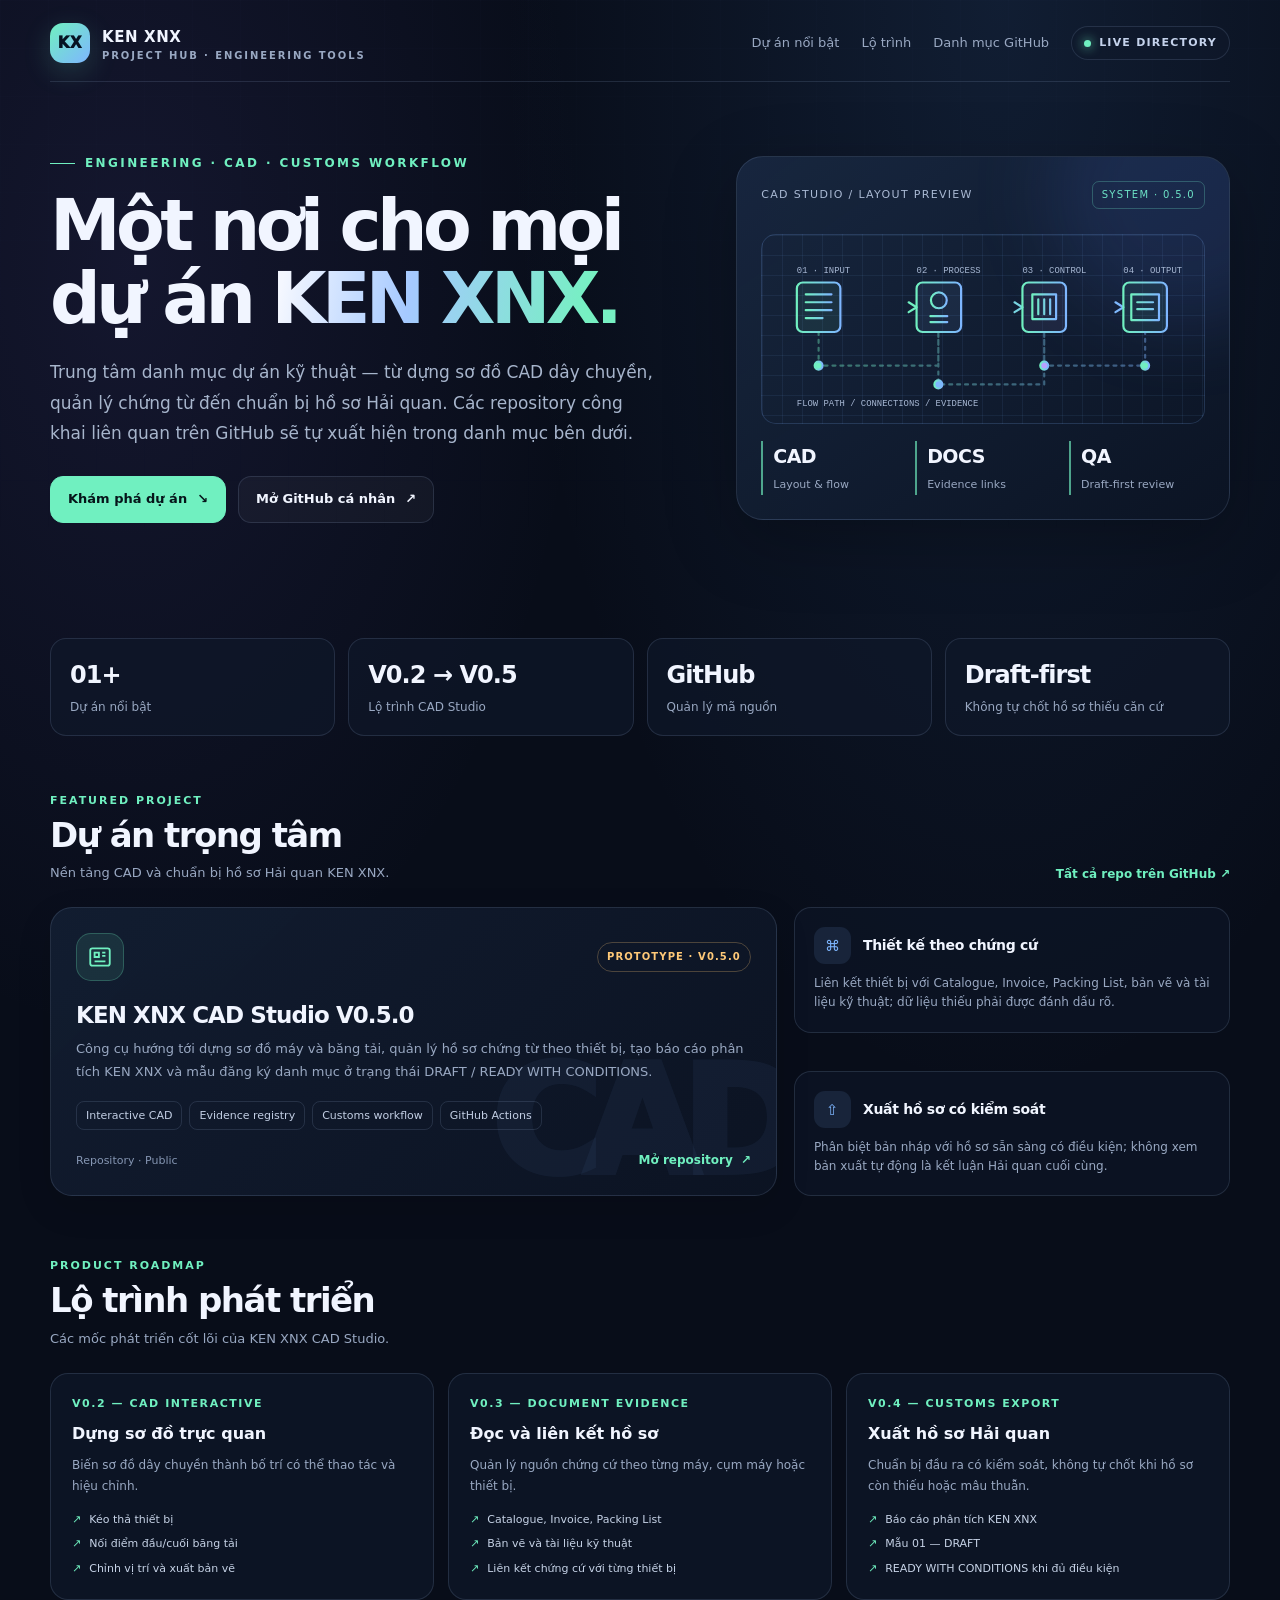
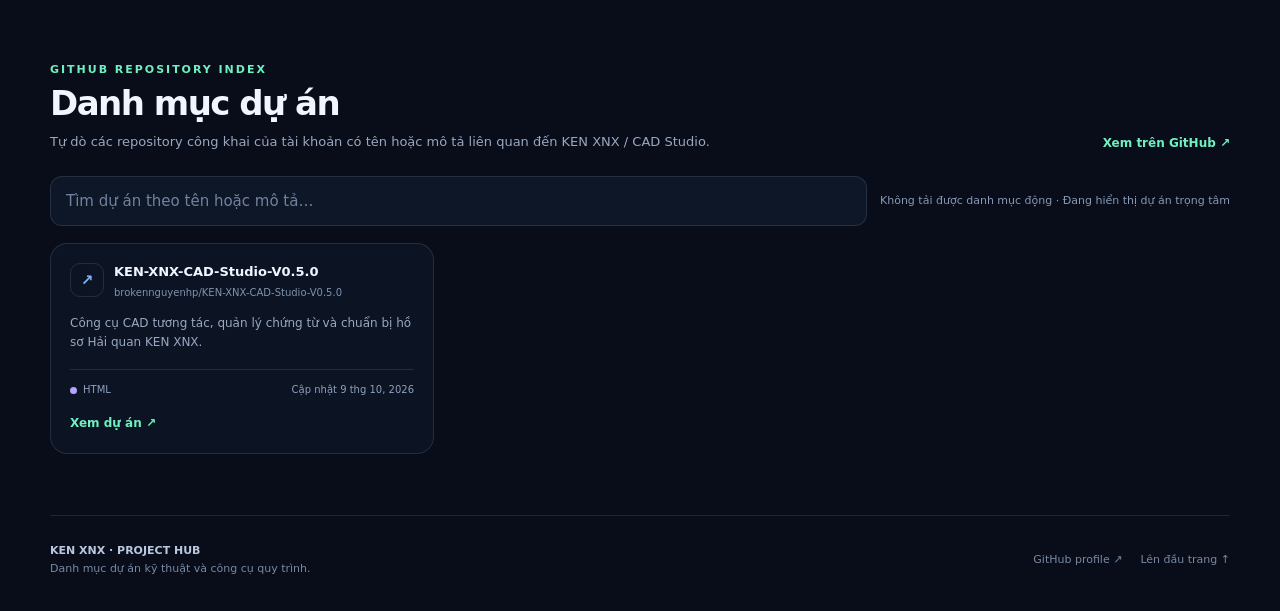
==== index.html @ b152fc1d "Build professional auto-updating KEN XNX project hub" ====
<!doctype html>
<html lang="vi">
<head>
<meta charset="utf-8">
<meta name="viewport" content="width=device-width,initial-scale=1">
<meta name="theme-color" content="#0a1020">
<meta name="description" content="KEN XNX Project Hub — danh mục các dự án CAD Studio, công cụ kỹ thuật và workflow hồ sơ Hải quan trên GitHub.">
<title>KEN XNX · Project Hub</title>
<style>
:root{--bg:#080d19;--panel:#111a2b;--panel2:#0e1727;--line:rgba(157,180,219,.16);--text:#f1f5ff;--muted:#99a8c2;--mint:#70f0c0;--blue:#7eb6ff;--violet:#b8a1ff;--gold:#ffc978;--radius:22px;--shadow:0 20px 70px rgba(0,0,0,.25)}
*{box-sizing:border-box}html{scroll-behavior:smooth}body{margin:0;background:radial-gradient(ellipse at 78% 0%,rgba(57,105,168,.18),transparent 35%),radial-gradient(ellipse at 10% 12%,rgba(91,77,170,.15),transparent 28%),var(--bg);color:var(--text);font:15px/1.6 Inter,ui-sans-serif,system-ui,-apple-system,BlinkMacSystemFont,"Segoe UI",sans-serif;min-height:100vh}
body:before{content:"";position:fixed;inset:0;pointer-events:none;opacity:.22;background-image:linear-gradient(rgba(151,178,221,.07) 1px,transparent 1px),linear-gradient(90deg,rgba(151,178,221,.07) 1px,transparent 1px);background-size:48px 48px;mask-image:linear-gradient(to bottom,black,transparent 78%);z-index:-1}
a{color:inherit;text-decoration:none}button,input{font:inherit}.shell{width:min(1180px,calc(100% - 40px));margin:auto}.topbar{display:flex;align-items:center;justify-content:space-between;padding:23px 0 18px;border-bottom:1px solid var(--line);gap:18px}.brand{display:flex;align-items:center;gap:12px;font-weight:800;letter-spacing:.04em}.logo{width:40px;height:40px;border-radius:13px;display:grid;place-items:center;color:#061322;background:linear-gradient(135deg,var(--mint),var(--blue));box-shadow:0 8px 28px rgba(112,240,192,.18);font-weight:950;font-size:15px}.brand small{display:block;font-size:10px;line-height:1.3;color:var(--muted);font-weight:700;letter-spacing:.19em}.nav{display:flex;align-items:center;gap:22px;color:var(--muted);font-size:13px}.nav a:hover{color:var(--text)}.pill{display:inline-flex;align-items:center;gap:8px;border:1px solid var(--line);border-radius:999px;padding:7px 12px;color:#c5d3ec;font-size:11px;font-weight:750;letter-spacing:.11em;text-transform:uppercase;background:rgba(16,26,44,.65)}.dot{height:7px;width:7px;border-radius:50%;background:var(--mint);box-shadow:0 0 11px var(--mint)}
.hero{display:grid;grid-template-columns:1.13fr .87fr;align-items:center;gap:45px;padding:72px 0 54px}.eyebrow{color:var(--mint);font-size:12px;letter-spacing:.2em;font-weight:800;text-transform:uppercase;display:flex;align-items:center;gap:10px}.eyebrow:before{content:"";width:25px;height:1px;background:var(--mint)}h1{font-size:clamp(42px,6vw,71px);letter-spacing:-.065em;line-height:1.02;margin:17px 0 22px;font-weight:850;max-width:700px}.gradient{background:linear-gradient(100deg,#f4f7ff 4%,#a5c9ff 40%,#76f0c2 90%);-webkit-background-clip:text;background-clip:text;color:transparent}.hero p{font-size:17px;color:#a7b5cc;max-width:610px;line-height:1.8;margin:0}.actions{display:flex;gap:12px;flex-wrap:wrap;margin-top:27px}.btn{display:inline-flex;align-items:center;justify-content:center;gap:10px;padding:12px 17px;border-radius:13px;border:1px solid var(--line);font-weight:750;font-size:13px;transition:.2s}.btn.primary{background:var(--mint);color:#06151a;border-color:var(--mint)}.btn.secondary{background:rgba(255,255,255,.035);color:var(--text)}.btn:hover{transform:translateY(-2px);filter:brightness(1.08)}.hero-art{position:relative;min-height:300px;border:1px solid var(--line);border-radius:27px;padding:24px;background:linear-gradient(145deg,rgba(24,39,64,.96),rgba(12,20,36,.93));overflow:hidden;box-shadow:var(--shadow)}.hero-art:before{content:"";position:absolute;width:270px;height:270px;border-radius:50%;background:rgba(93,133,255,.12);filter:blur(38px);right:-90px;top:-100px}.art-head{display:flex;justify-content:space-between;align-items:center;color:#a9b9d3;font-size:11px;letter-spacing:.12em;text-transform:uppercase}.art-badge{color:var(--mint);border:1px solid rgba(112,240,192,.28);padding:5px 9px;border-radius:7px;font-size:10px}.blueprint{position:relative;margin-top:25px;height:190px;border-radius:15px;border:1px solid rgba(126,182,255,.19);background-image:linear-gradient(rgba(126,182,255,.08) 1px,transparent 1px),linear-gradient(90deg,rgba(126,182,255,.08) 1px,transparent 1px);background-size:20px 20px;overflow:hidden}.blueprint svg{width:100%;height:100%}.art-foot{display:flex;gap:18px;margin-top:17px}.art-stat{flex:1;border-left:2px solid rgba(112,240,192,.65);padding-left:10px}.art-stat strong{display:block;font-size:19px;letter-spacing:-.03em}.art-stat span{color:var(--muted);font-size:11px}
.stats{display:grid;grid-template-columns:repeat(4,1fr);gap:13px;margin:5px 0 56px}.stat{padding:17px 19px;border:1px solid var(--line);border-radius:16px;background:rgba(16,25,42,.68)}.stat strong{font-size:24px;letter-spacing:-.04em;display:block}.stat span{font-size:12px;color:var(--muted)}
section{margin:0 0 61px}.section-head{display:flex;align-items:end;justify-content:space-between;gap:20px;margin-bottom:23px}.kicker{color:var(--mint);font-size:11px;text-transform:uppercase;letter-spacing:.18em;font-weight:800}.section-head h2{font-size:clamp(24px,3vw,34px);letter-spacing:-.045em;margin:5px 0 0;line-height:1.2}.section-head p{color:var(--muted);margin:8px 0 0;font-size:13px}.small-link{color:var(--mint);font-size:12px;font-weight:750;white-space:nowrap}.featured{display:grid;grid-template-columns:1.25fr .75fr;gap:17px}.project-card{border:1px solid var(--line);border-radius:var(--radius);background:linear-gradient(135deg,rgba(19,30,50,.92),rgba(12,20,35,.96));padding:25px;position:relative;overflow:hidden;box-shadow:0 12px 35px rgba(0,0,0,.12)}.project-card.main:after{content:"CAD";position:absolute;right:-10px;bottom:-48px;font-size:150px;font-weight:950;letter-spacing:-.12em;color:rgba(126,182,255,.055);pointer-events:none}.card-top{display:flex;justify-content:space-between;align-items:center;gap:14px;position:relative;z-index:1}.iconbox{width:48px;height:48px;border-radius:15px;display:grid;place-items:center;background:rgba(112,240,192,.1);border:1px solid rgba(112,240,192,.24);color:var(--mint)}.status{font-size:10px;text-transform:uppercase;font-weight:800;letter-spacing:.11em;border:1px solid rgba(255,201,120,.26);color:var(--gold);border-radius:999px;padding:6px 9px}.project-card h3{font-size:23px;line-height:1.22;letter-spacing:-.04em;margin:20px 0 9px;position:relative;z-index:1}.project-card p{color:var(--muted);font-size:13px;line-height:1.75;margin:0;position:relative;z-index:1}.tags{display:flex;flex-wrap:wrap;gap:7px;margin:17px 0 21px;position:relative;z-index:1}.tag{border:1px solid var(--line);border-radius:8px;padding:5px 9px;color:#c2cee4;font-size:11px}.card-bottom{display:flex;align-items:center;justify-content:space-between;gap:12px;position:relative;z-index:1}.meta{color:#8596b3;font-size:11px}.open-link{display:inline-flex;align-items:center;gap:8px;font-size:12px;font-weight:800;color:var(--mint)}.side-feature{display:flex;flex-direction:column;justify-content:space-between;gap:22px}.mini-project{padding:19px;border:1px solid var(--line);border-radius:17px;background:rgba(13,22,38,.72)}.mini-project .line{display:flex;align-items:center;gap:12px}.mini-icon{width:37px;height:37px;display:grid;place-items:center;background:rgba(126,182,255,.11);color:var(--blue);border-radius:11px}.mini-project h3{font-size:14px;margin:0;letter-spacing:-.02em}.mini-project p{font-size:12px;margin:10px 0 0;color:var(--muted)}.roadmap{display:grid;grid-template-columns:repeat(3,1fr);gap:14px}.road-card{border:1px solid var(--line);border-radius:18px;padding:21px;background:rgba(14,23,39,.85)}.road-card .version{color:var(--mint);font-size:11px;font-weight:850;letter-spacing:.14em}.road-card h3{font-size:16px;margin:9px 0 8px}.road-card p{font-size:12px;line-height:1.75;color:var(--muted);margin:0}.road-card ul{list-style:none;padding:0;margin:14px 0 0;display:grid;gap:7px}.road-card li{color:#c7d3e7;font-size:11px;display:flex;gap:8px}.road-card li:before{content:"↗";color:var(--mint)}
.directory-toolbar{display:flex;align-items:center;gap:13px;flex-wrap:wrap;margin-bottom:17px}.search{flex:1;min-width:220px;position:relative}.search input{width:100%;background:#0e1727;color:var(--text);padding:12px 15px;border:1px solid var(--line);border-radius:12px;outline:none}.search input:focus{border-color:rgba(112,240,192,.5);box-shadow:0 0 0 3px rgba(112,240,192,.07)}.search input::placeholder{color:#71829e}.directory-note{font-size:11px;color:#889ab6}.repo-grid{display:grid;grid-template-columns:repeat(3,1fr);gap:14px}.repo-card{border:1px solid var(--line);border-radius:17px;padding:19px;background:rgba(14,23,39,.82);display:flex;flex-direction:column;min-height:208px;transition:.2s}.repo-card:hover{transform:translateY(-3px);border-color:rgba(112,240,192,.35);background:rgba(17,29,48,.96)}.repo-title{display:flex;gap:10px;align-items:flex-start}.repo-symbol{flex:0 0 34px;width:34px;height:34px;display:grid;place-items:center;border:1px solid var(--line);border-radius:10px;color:var(--blue);font-weight:900}.repo-title h3{font-size:13px;line-height:1.45;margin:0;overflow-wrap:anywhere}.repo-title small{display:block;color:#7f92af;font-size:10px;margin-top:3px}.repo-desc{font-size:12px;color:var(--muted);line-height:1.65;margin:13px 0 16px;flex:1}.repo-foot{display:flex;align-items:center;justify-content:space-between;gap:8px;border-top:1px solid var(--line);padding-top:12px;color:#8da0bd;font-size:10px}.language{display:flex;align-items:center;gap:6px}.lang-dot{width:7px;height:7px;border-radius:50%;background:var(--violet)}.empty{grid-column:1/-1;text-align:center;padding:42px 20px;border:1px dashed var(--line);border-radius:17px;color:var(--muted);font-size:13px}.loading{color:var(--muted);font-size:13px;padding:20px 0}.foot{border-top:1px solid var(--line);padding:26px 0 34px;display:flex;justify-content:space-between;align-items:center;gap:18px;color:#7889a5;font-size:11px}.foot strong{color:#b9c8df}.foot-links{display:flex;gap:18px}.foot a:hover{color:var(--mint)}
@media(max-width:850px){.hero{grid-template-columns:1fr;gap:25px;padding-top:48px}.hero-art{min-height:260px}.featured{grid-template-columns:1fr}.side-feature{display:grid;grid-template-columns:1fr 1fr}.repo-grid{grid-template-columns:repeat(2,1fr)}.roadmap{grid-template-columns:1fr}.nav{gap:12px}.nav a:nth-child(2){display:none}}
@media(max-width:560px){.shell{width:min(100% - 26px,1180px)}.topbar{align-items:flex-start}.nav a{display:none}.nav .pill{font-size:9px;padding:7px 9px}.hero{padding:43px 0 36px}h1{font-size:44px}.hero p{font-size:15px}.stats{grid-template-columns:repeat(2,1fr);gap:9px;margin-bottom:45px}.stat{padding:14px}.stat strong{font-size:21px}.section-head{align-items:flex-start;flex-direction:column}.side-feature{grid-template-columns:1fr}.repo-grid{grid-template-columns:1fr}.project-card{padding:21px}.foot{align-items:flex-start;flex-direction:column}.blueprint{height:175px}}
@media(prefers-reduced-motion:reduce){*{scroll-behavior:auto!important;transition:none!important}}
</style>
</head>
<body>
<div class="shell">
<header class="topbar">
  <a class="brand" href="#top" aria-label="KEN XNX Project Hub trang chủ">
    <span class="logo">KX</span><span>KEN XNX<small>PROJECT HUB · ENGINEERING TOOLS</small></span>
  </a>
  <nav class="nav" aria-label="Điều hướng chính">
    <a href="#featured">Dự án nổi bật</a><a href="#roadmap">Lộ trình</a><a href="#directory">Danh mục GitHub</a>
    <span class="pill"><span class="dot"></span> Live directory</span>
  </nav>
</header>
<main id="top">
<section class="hero">
  <div>
    <div class="eyebrow">Engineering · CAD · Customs workflow</div>
    <h1>Một nơi cho mọi dự án <span class="gradient">KEN XNX.</span></h1>
    <p>Trung tâm danh mục dự án kỹ thuật — từ dựng sơ đồ CAD dây chuyền, quản lý chứng từ đến chuẩn bị hồ sơ Hải quan. Các repository công khai liên quan trên GitHub sẽ tự xuất hiện trong danh mục bên dưới.</p>
    <div class="actions">
      <a class="btn primary" href="#directory">Khám phá dự án <span aria-hidden="true">↘</span></a>
      <a class="btn secondary" href="https://github.com/brokennguyenhp" target="_blank" rel="noopener">Mở GitHub cá nhân <span aria-hidden="true">↗</span></a>
    </div>
  </div>
  <aside class="hero-art" aria-label="Minh họa sơ đồ CAD công nghiệp">
    <div class="art-head"><span>CAD Studio / layout preview</span><span class="art-badge">SYSTEM · 0.5.0</span></div>
    <div class="blueprint">
      <svg viewBox="0 0 420 190" role="img" aria-label="Sơ đồ minh họa các thiết bị nối với nhau">
        <defs><linearGradient id="g" x1="0" x2="1"><stop offset="0" stop-color="#70f0c0"/><stop offset="1" stop-color="#7eb6ff"/></linearGradient></defs>
        <g fill="none" stroke="url(#g)" stroke-width="2.2" stroke-linecap="round" stroke-linejoin="round">
          <path d="M66 73 H143 M188 73 H250 M294 73 H352" stroke-dasharray="5 5"/>
          <path d="M143 73 l-8 -5 m8 5 l-8 5 M250 73 l-8 -5 m8 5 l-8 5 M352 73 l-8 -5 m8 5 l-8 5"/>
          <rect x="22" y="48" width="44" height="50" rx="6" fill="rgba(112,240,192,.08)"/>
          <path d="M31 60 H57 M31 68 H57 M31 76 H57 M31 84 H48"/>
          <rect x="143" y="48" width="45" height="50" rx="6" fill="rgba(126,182,255,.08)"/>
          <circle cx="165.5" cy="66" r="8"/><path d="M157 82 H174 M157 88 H174"/>
          <rect x="250" y="48" width="44" height="50" rx="6" fill="rgba(184,161,255,.08)"/>
          <path d="M260 85 V60 H284 V85 Z M266 65 V80 M272 65 V80 M278 65 V80"/>
          <rect x="352" y="48" width="44" height="50" rx="6" fill="rgba(112,240,192,.08)"/>
          <path d="M360 60 H388 V86 H360 Z M366 68 H382 M366 75 H382"/>
          <path d="M44 98 V132 H165 V98 M165 98 V151 H272 V98 M272 98 V132 H374 V98" stroke-opacity=".42" stroke-dasharray="3 5"/>
          <circle cx="44" cy="132" r="4" fill="#70f0c0"/><circle cx="165" cy="151" r="4" fill="#7eb6ff"/><circle cx="272" cy="132" r="4" fill="#b8a1ff"/><circle cx="374" cy="132" r="4" fill="#70f0c0"/>
        </g>
        <g fill="#a7b8d4" font-size="9" font-family="ui-monospace,monospace"><text x="22" y="38">01 · INPUT</text><text x="143" y="38">02 · PROCESS</text><text x="250" y="38">03 · CONTROL</text><text x="352" y="38">04 · OUTPUT</text><text x="22" y="173">FLOW PATH / CONNECTIONS / EVIDENCE</text></g>
      </svg>
    </div>
    <div class="art-foot"><div class="art-stat"><strong>CAD</strong><span>Layout & flow</span></div><div class="art-stat"><strong>DOCS</strong><span>Evidence links</span></div><div class="art-stat"><strong>QA</strong><span>Draft-first review</span></div></div>
  </aside>
</section>
<div class="stats" aria-label="Tóm tắt dự án">
  <div class="stat"><strong id="statProjects">01+</strong><span>Dự án nổi bật</span></div>
  <div class="stat"><strong>V0.2 → V0.5</strong><span>Lộ trình CAD Studio</span></div>
  <div class="stat"><strong>GitHub</strong><span>Quản lý mã nguồn</span></div>
  <div class="stat"><strong>Draft-first</strong><span>Không tự chốt hồ sơ thiếu căn cứ</span></div>
</div>
<section id="featured">
  <div class="section-head"><div><div class="kicker">Featured project</div><h2>Dự án trọng tâm</h2><p>Nền tảng CAD và chuẩn bị hồ sơ Hải quan KEN XNX.</p></div><a class="small-link" href="https://github.com/brokennguyenhp" target="_blank" rel="noopener">Tất cả repo trên GitHub ↗</a></div>
  <div class="featured">
    <article class="project-card main">
      <div class="card-top"><div class="iconbox" aria-hidden="true"><svg width="26" height="26" viewBox="0 0 24 24" fill="none" stroke="currentColor" stroke-width="1.7"><rect x="3" y="4" width="18" height="16" rx="2"/><path d="M7 8h4v4H7zM14 8h3M14 11h3M7 16h10"/></svg></div><span class="status">Prototype · V0.5.0</span></div>
      <h3>KEN XNX CAD Studio V0.5.0</h3>
      <p>Công cụ hướng tới dựng sơ đồ máy và băng tải, quản lý hồ sơ chứng từ theo thiết bị, tạo báo cáo phân tích KEN XNX và mẫu đăng ký danh mục ở trạng thái DRAFT / READY WITH CONDITIONS.</p>
      <div class="tags"><span class="tag">Interactive CAD</span><span class="tag">Evidence registry</span><span class="tag">Customs workflow</span><span class="tag">GitHub Actions</span></div>
      <div class="card-bottom"><span class="meta">Repository · Public</span><a class="open-link" href="https://github.com/brokennguyenhp/KEN-XNX-CAD-Studio-V0.5.0" target="_blank" rel="noopener">Mở repository <span aria-hidden="true">↗</span></a></div>
    </article>
    <div class="side-feature">
      <article class="mini-project"><div class="line"><span class="mini-icon" aria-hidden="true">⌘</span><h3>Thiết kế theo chứng cứ</h3></div><p>Liên kết thiết bị với Catalogue, Invoice, Packing List, bản vẽ và tài liệu kỹ thuật; dữ liệu thiếu phải được đánh dấu rõ.</p></article>
      <article class="mini-project"><div class="line"><span class="mini-icon" aria-hidden="true">⇧</span><h3>Xuất hồ sơ có kiểm soát</h3></div><p>Phân biệt bản nháp với hồ sơ sẵn sàng có điều kiện; không xem bản xuất tự động là kết luận Hải quan cuối cùng.</p></article>
    </div>
  </div>
</section>
<section id="roadmap">
  <div class="section-head"><div><div class="kicker">Product roadmap</div><h2>Lộ trình phát triển</h2><p>Các mốc phát triển cốt lõi của KEN XNX CAD Studio.</p></div></div>
  <div class="roadmap">
    <article class="road-card"><div class="version">V0.2 — CAD INTERACTIVE</div><h3>Dựng sơ đồ trực quan</h3><p>Biến sơ đồ dây chuyền thành bố trí có thể thao tác và hiệu chỉnh.</p><ul><li>Kéo thả thiết bị</li><li>Nối điểm đầu/cuối băng tải</li><li>Chỉnh vị trí và xuất bản vẽ</li></ul></article>
    <article class="road-card"><div class="version">V0.3 — DOCUMENT EVIDENCE</div><h3>Đọc và liên kết hồ sơ</h3><p>Quản lý nguồn chứng cứ theo từng máy, cụm máy hoặc thiết bị.</p><ul><li>Catalogue, Invoice, Packing List</li><li>Bản vẽ và tài liệu kỹ thuật</li><li>Liên kết chứng cứ với từng thiết bị</li></ul></article>
    <article class="road-card"><div class="version">V0.4 — CUSTOMS EXPORT</div><h3>Xuất hồ sơ Hải quan</h3><p>Chuẩn bị đầu ra có kiểm soát, không tự chốt khi hồ sơ còn thiếu hoặc mâu thuẫn.</p><ul><li>Báo cáo phân tích KEN XNX</li><li>Mẫu 01 — DRAFT</li><li>READY WITH CONDITIONS khi đủ điều kiện</li></ul></article>
  </div>
</section>
<section id="directory">
  <div class="section-head"><div><div class="kicker">GitHub repository index</div><h2>Danh mục dự án</h2><p>Tự dò các repository công khai của tài khoản có tên hoặc mô tả liên quan đến KEN XNX / CAD Studio.</p></div><a class="small-link" href="https://github.com/brokennguyenhp?tab=repositories" target="_blank" rel="noopener">Xem trên GitHub ↗</a></div>
  <div class="directory-toolbar"><label class="search"><input id="search" type="search" placeholder="Tìm dự án theo tên hoặc mô tả…" aria-label="Tìm dự án theo tên hoặc mô tả"></label><span class="directory-note" id="directoryStatus" aria-live="polite">Đang tải repository công khai…</span></div>
  <div class="repo-grid" id="repoGrid"><div class="loading">Đang kết nối GitHub để tải danh mục…</div></div>
</section>
</main>
<footer class="foot"><div><strong>KEN XNX · PROJECT HUB</strong><br>Danh mục dự án kỹ thuật và công cụ quy trình.</div><div class="foot-links"><a href="https://github.com/brokennguyenhp" target="_blank" rel="noopener">GitHub profile ↗</a><a href="#top">Lên đầu trang ↑</a></div></footer>
</div>
<script>
(function(){
'use strict';
var username='brokennguyenhp';
var current={name:'KEN-XNX-CAD-Studio-V0.5.0',full_name:'brokennguyenhp/KEN-XNX-CAD-Studio-V0.5.0',html_url:'https://github.com/brokennguyenhp/KEN-XNX-CAD-Studio-V0.5.0',description:'Công cụ CAD tương tác, quản lý chứng từ và chuẩn bị hồ sơ Hải quan KEN XNX.',language:'HTML',updated_at:'2026-10-09T00:00:00Z',stargazers_count:0};
var projects=[current], query='';
var grid=document.getElementById('repoGrid'), status=document.getElementById('directoryStatus'), search=document.getElementById('search');
function esc(v){return String(v==null?'':v).replace(/[&<>"']/g,function(c){return {'&':'&amp;','<':'&lt;','>':'&gt;','"':'&quot;',"'":'&#39;'}[c];});}
function related(r){var s=((r.name||'')+' '+(r.description||'')+' '+((r.topics||[]).join(' '))).toLowerCase();return /ken[\s_-]*xnx|cad[\s_-]*studio|xnx[\s_-]*cad/.test(s);}
function when(s){if(!s)return 'GitHub repository';var d=new Date(s);if(isNaN(d.getTime()))return 'GitHub repository';return 'Cập nhật '+d.toLocaleDateString('vi-VN',{year:'numeric',month:'short',day:'numeric'});}
function render(){
 var filtered=projects.filter(function(r){return ((r.name||'')+' '+(r.description||'')+' '+(r.language||'')).toLowerCase().indexOf(query.toLowerCase())>=0;});
 document.getElementById('statProjects').textContent=String(Math.max(1,projects.length)).padStart(2,'0')+(projects.length===1?'+':'');
 if(!filtered.length){grid.innerHTML='<div class="empty">Không tìm thấy dự án khớp với từ khóa. Thử tìm tên khác hoặc mở GitHub profile.</div>';return;}
 grid.innerHTML=filtered.map(function(r){
  var desc=r.description||'Chưa có mô tả. Mở repository để xem mã nguồn và tài liệu.';
  return '<article class="repo-card"><div class="repo-title"><span class="repo-symbol" aria-hidden="true">↗</span><div><h3>'+esc(r.name)+'</h3><small>'+esc(r.full_name||username+'/'+r.name)+'</small></div></div><p class="repo-desc">'+esc(desc)+'</p><div class="repo-foot"><span class="language"><i class="lang-dot"></i>'+esc(r.language||'Project')+'</span><span>'+esc(when(r.updated_at))+'</span></div><div style="margin-top:12px"><a class="open-link" href="'+esc(r.html_url||'#')+'" target="_blank" rel="noopener">Xem dự án ↗</a></div></article>';
 }).join('');
}
search.addEventListener('input',function(){query=search.value.trim();render();});
fetch('https://api.github.com/users/'+username+'/repos?per_page=100&sort=updated&type=public',{headers:{'Accept':'application/vnd.github+json'}})
.then(function(res){if(!res.ok)throw new Error('GitHub API '+res.status);return res.json();})
.then(function(rows){
 var found=(Array.isArray(rows)?rows:[]).filter(related);
 var map={};[current].concat(found).forEach(function(r){map[r.full_name||r.name]=r;});
 projects=Object.keys(map).map(function(k){return map[k];}).sort(function(a,b){if(a.full_name===current.full_name)return -1;if(b.full_name===current.full_name)return 1;return new Date(b.updated_at||0)-new Date(a.updated_at||0);});
 status.textContent='Tìm thấy '+projects.length+' dự án liên quan · Đồng bộ khi tải lại trang';
 render();
})
.catch(function(){projects=[current];status.textContent='Không tải được danh mục động · Đang hiển thị dự án trọng tâm';render();});
})();
</script>
</body>
</html>
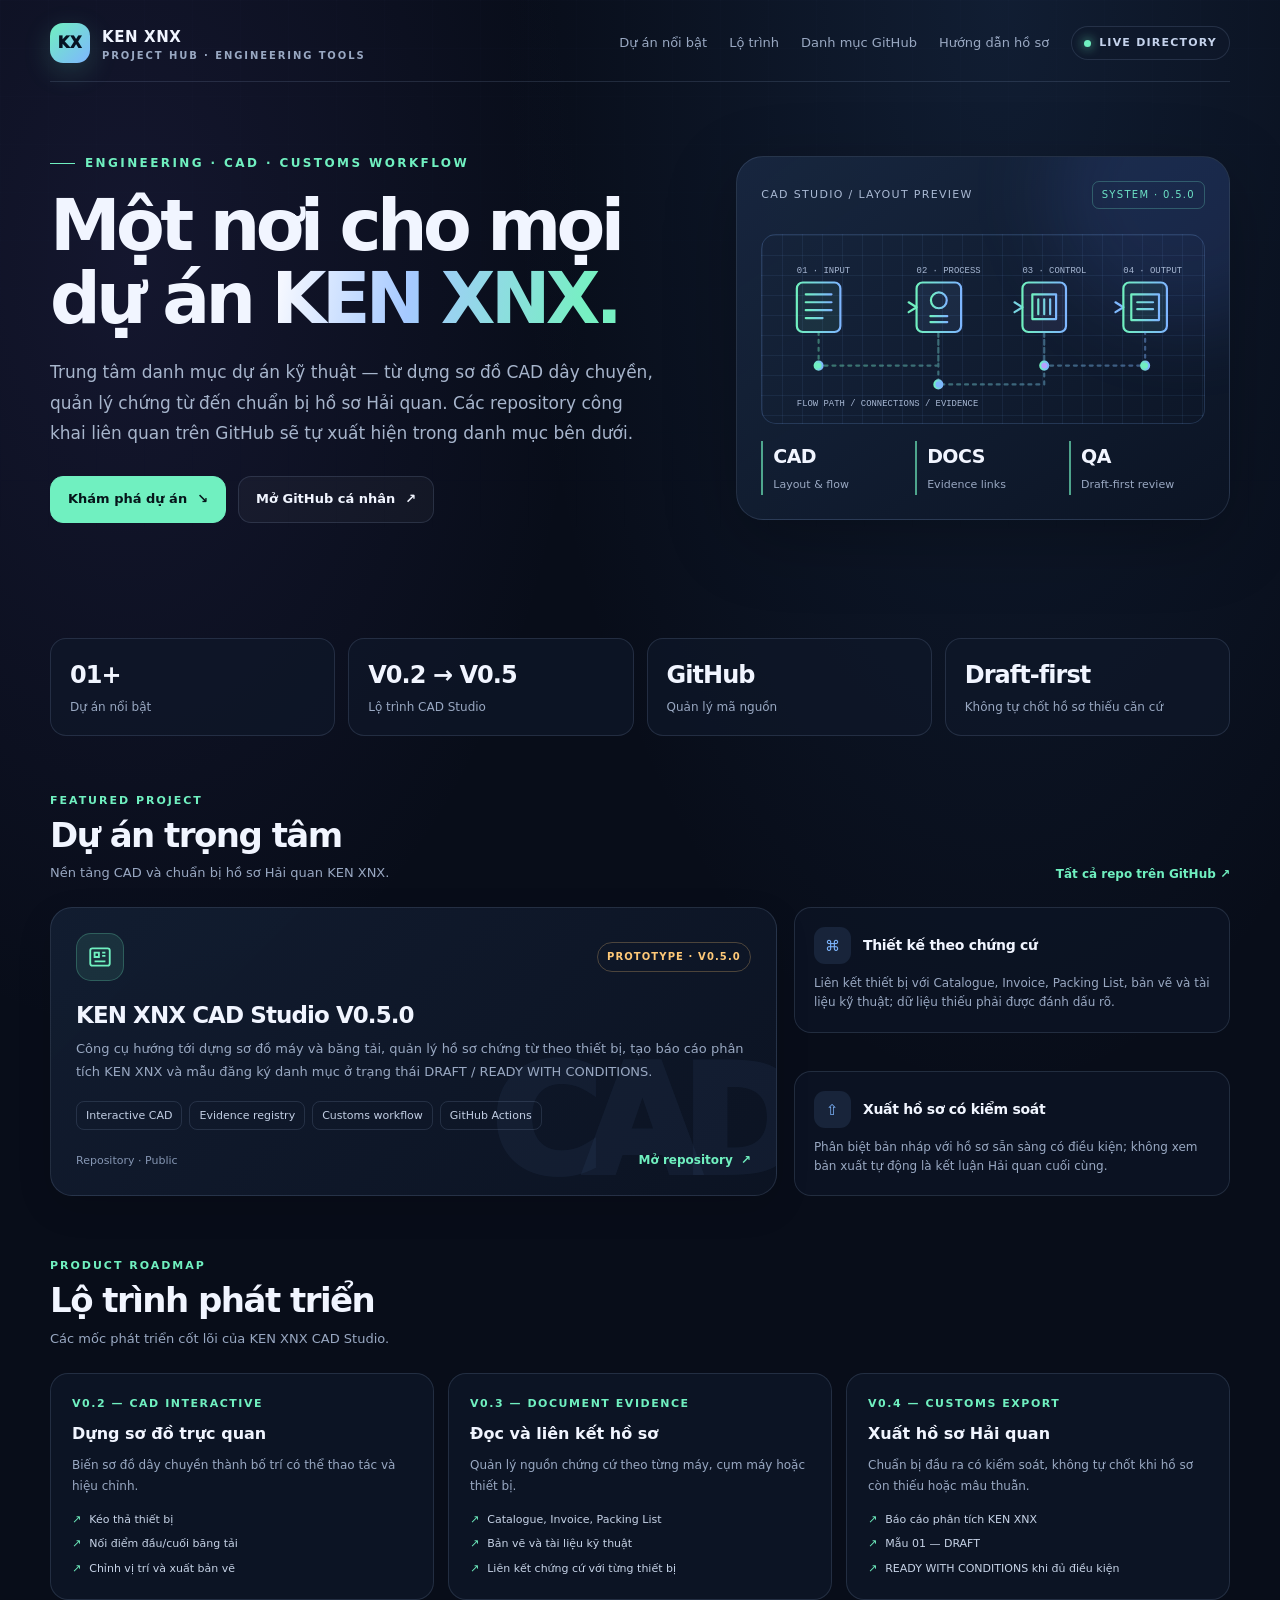
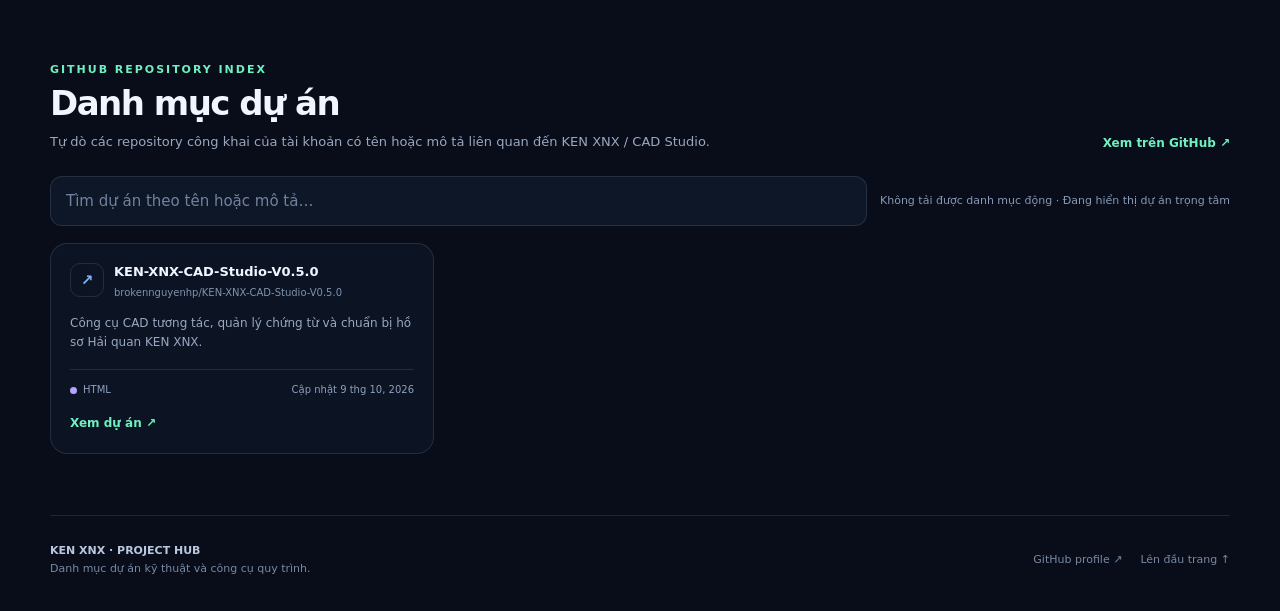
==== commit cd394dc5: "Link the secure document-preparation guide from homepage" ====
--- a/index.html
+++ b/index.html
@@ -27,7 +27,7 @@
     <span class="logo">KX</span><span>KEN XNX<small>PROJECT HUB · ENGINEERING TOOLS</small></span>
   </a>
   <nav class="nav" aria-label="Điều hướng chính">
-    <a href="#featured">Dự án nổi bật</a><a href="#roadmap">Lộ trình</a><a href="#directory">Danh mục GitHub</a>
+    <a href="#featured">Dự án nổi bật</a><a href="#roadmap">Lộ trình</a><a href="#directory">Danh mục GitHub</a><a href="huong-dan-ho-so.html">Hướng dẫn hồ sơ</a>
     <span class="pill"><span class="dot"></span> Live directory</span>
   </nav>
 </header>
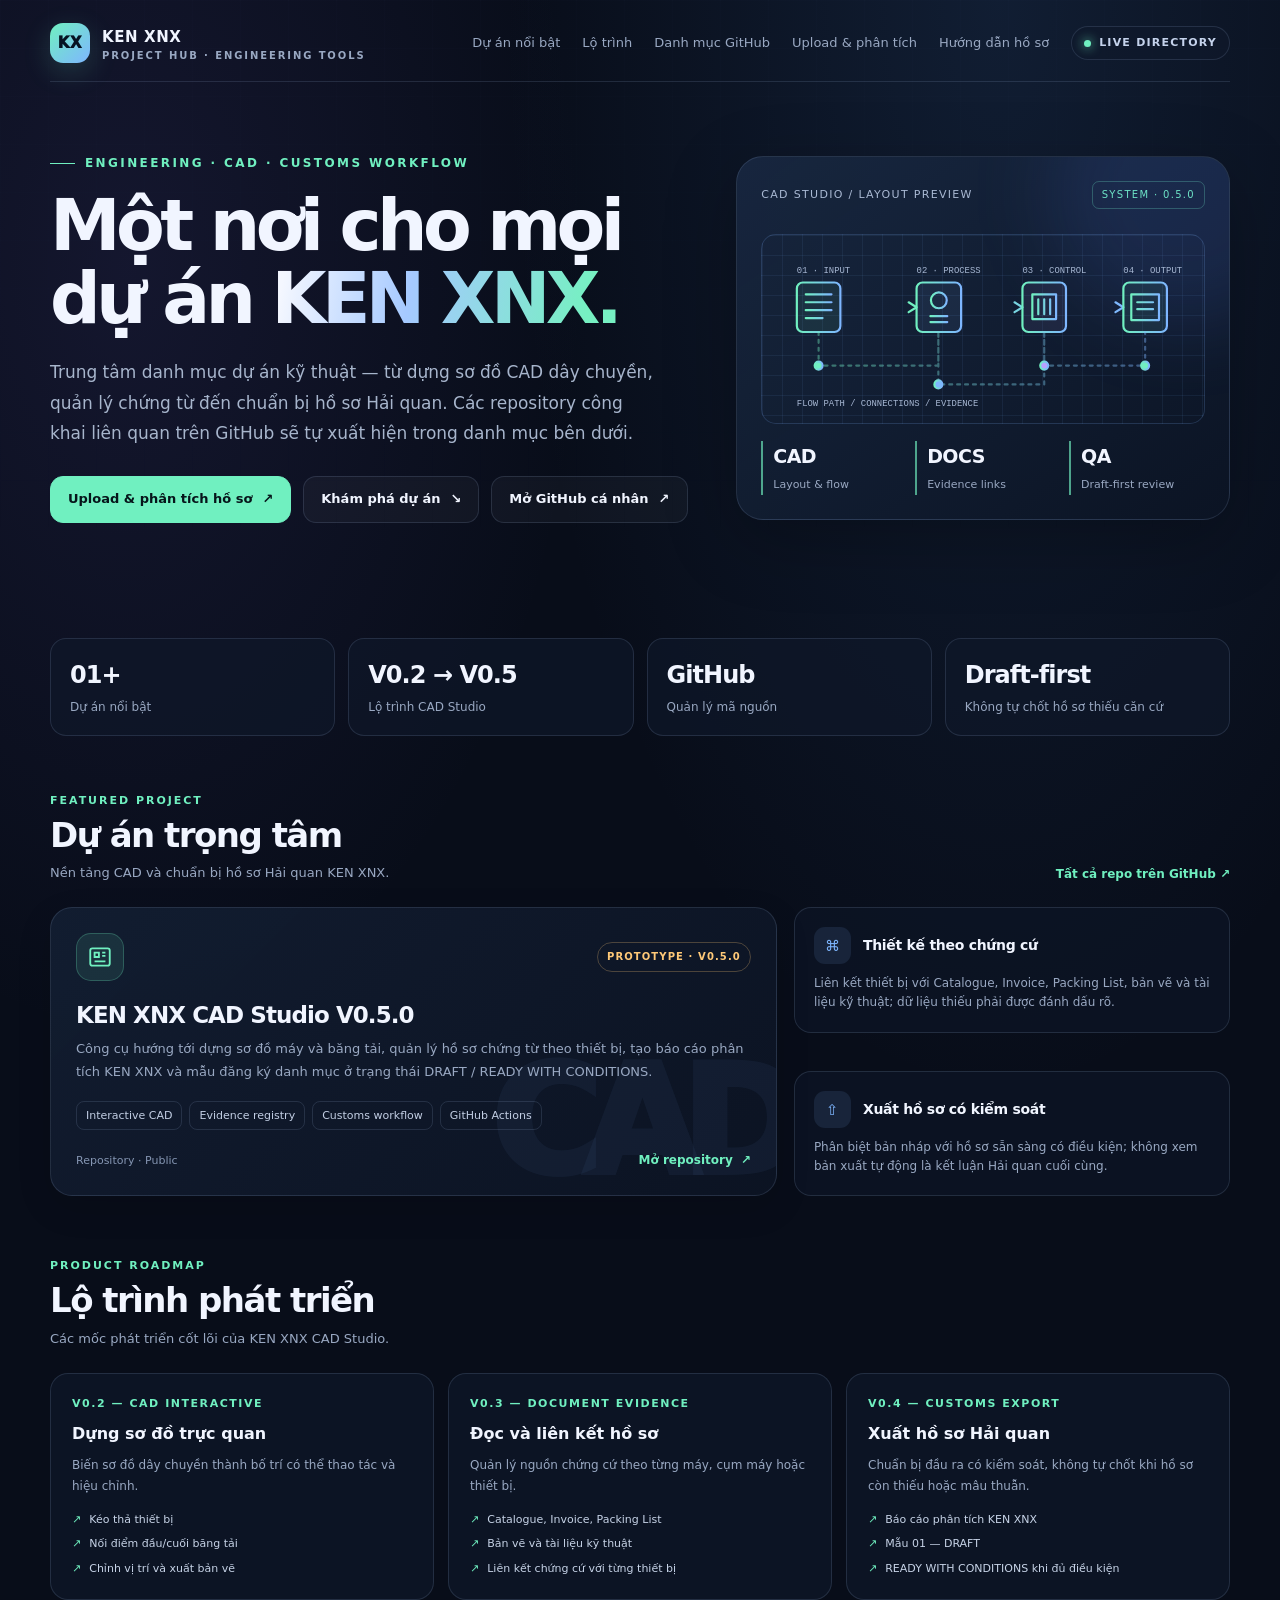
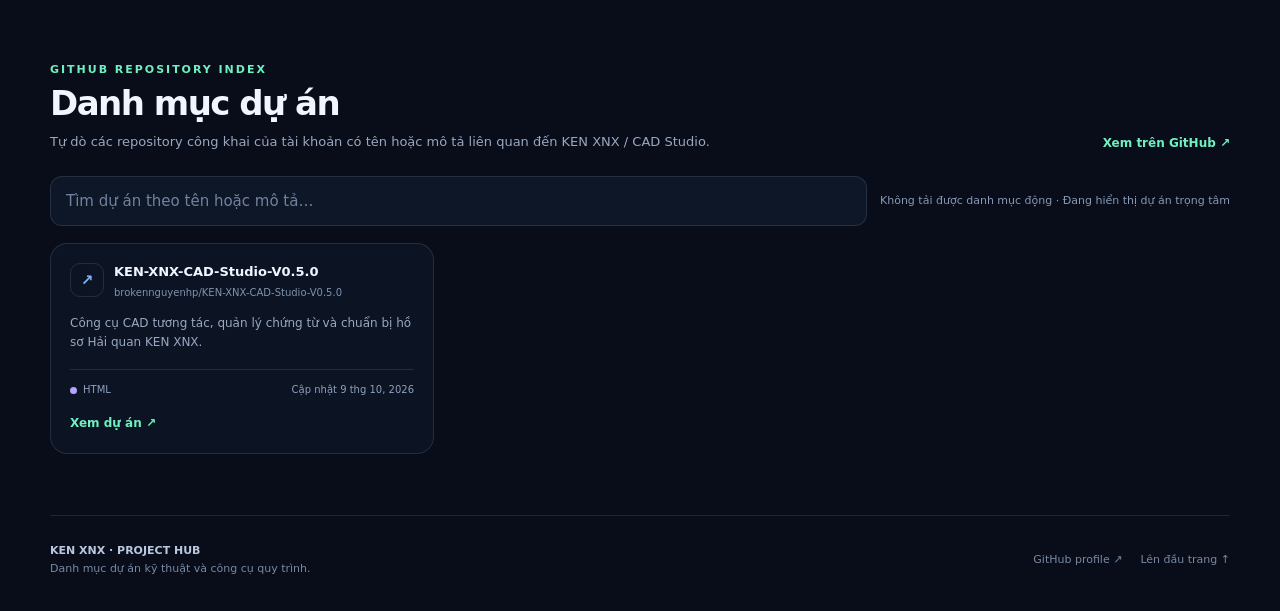
==== commit c65de295: "Link the working V0.3-V0.4 document studio from homepage" ====
--- a/index.html
+++ b/index.html
@@ -27,7 +27,7 @@
     <span class="logo">KX</span><span>KEN XNX<small>PROJECT HUB · ENGINEERING TOOLS</small></span>
   </a>
   <nav class="nav" aria-label="Điều hướng chính">
-    <a href="#featured">Dự án nổi bật</a><a href="#roadmap">Lộ trình</a><a href="#directory">Danh mục GitHub</a><a href="huong-dan-ho-so.html">Hướng dẫn hồ sơ</a>
+    <a href="#featured">Dự án nổi bật</a><a href="#roadmap">Lộ trình</a><a href="#directory">Danh mục GitHub</a><a href="studio.html">Upload & phân tích</a><a href="huong-dan-ho-so.html">Hướng dẫn hồ sơ</a>
     <span class="pill"><span class="dot"></span> Live directory</span>
   </nav>
 </header>
@@ -38,7 +38,8 @@
     <h1>Một nơi cho mọi dự án <span class="gradient">KEN XNX.</span></h1>
     <p>Trung tâm danh mục dự án kỹ thuật — từ dựng sơ đồ CAD dây chuyền, quản lý chứng từ đến chuẩn bị hồ sơ Hải quan. Các repository công khai liên quan trên GitHub sẽ tự xuất hiện trong danh mục bên dưới.</p>
     <div class="actions">
-      <a class="btn primary" href="#directory">Khám phá dự án <span aria-hidden="true">↘</span></a>
+      <a class="btn primary" href="studio.html">Upload & phân tích hồ sơ <span aria-hidden="true">↗</span></a>
+      <a class="btn secondary" href="#directory">Khám phá dự án <span aria-hidden="true">↘</span></a>
       <a class="btn secondary" href="https://github.com/brokennguyenhp" target="_blank" rel="noopener">Mở GitHub cá nhân <span aria-hidden="true">↗</span></a>
     </div>
   </div>
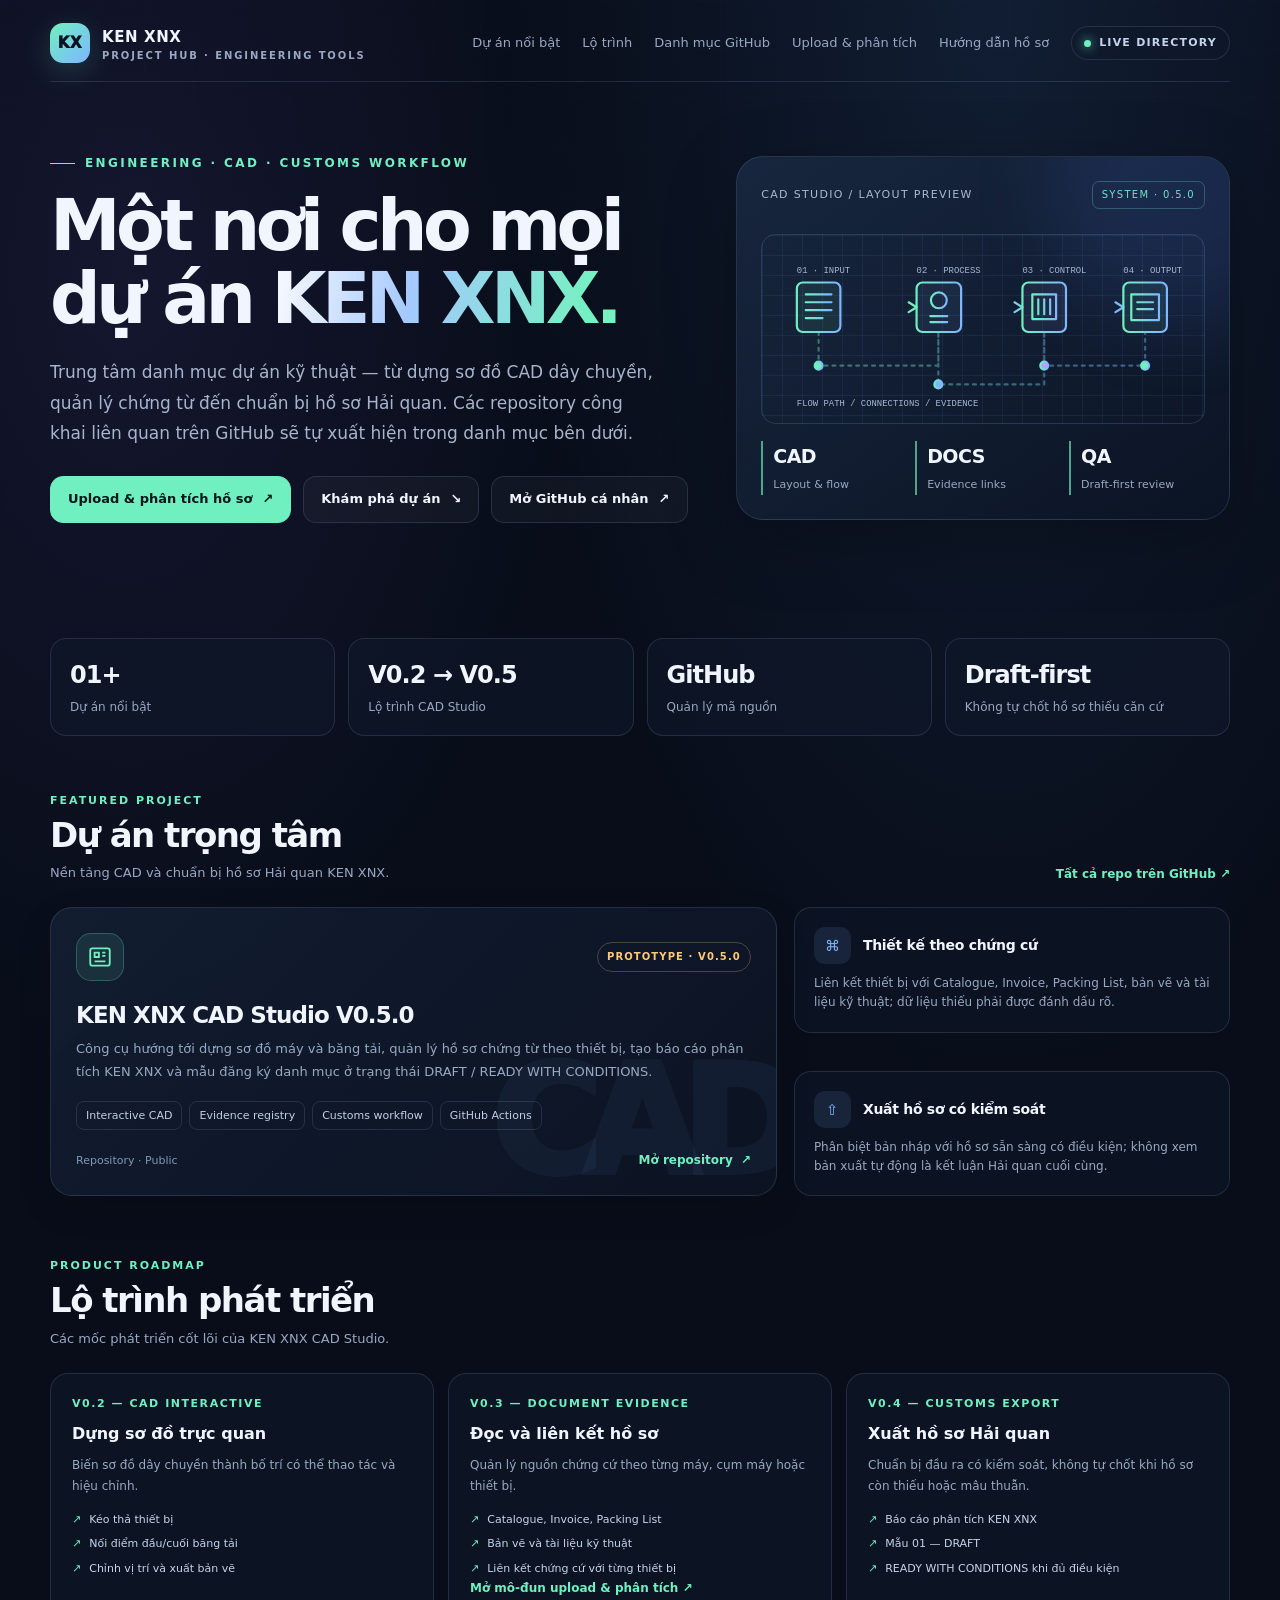
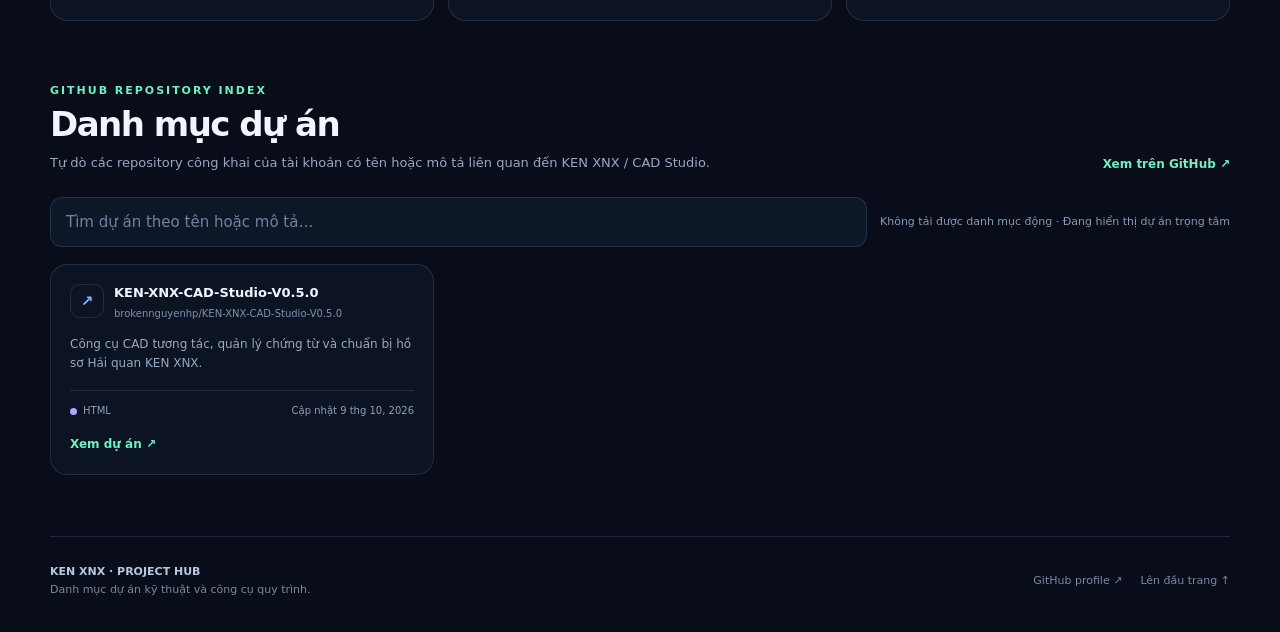
==== commit 240bd91b: "Link V0.3 upload module from homepage roadmap" ====
--- a/index.html
+++ b/index.html
@@ -94,7 +94,7 @@
   <div class="section-head"><div><div class="kicker">Product roadmap</div><h2>Lộ trình phát triển</h2><p>Các mốc phát triển cốt lõi của KEN XNX CAD Studio.</p></div></div>
   <div class="roadmap">
     <article class="road-card"><div class="version">V0.2 — CAD INTERACTIVE</div><h3>Dựng sơ đồ trực quan</h3><p>Biến sơ đồ dây chuyền thành bố trí có thể thao tác và hiệu chỉnh.</p><ul><li>Kéo thả thiết bị</li><li>Nối điểm đầu/cuối băng tải</li><li>Chỉnh vị trí và xuất bản vẽ</li></ul></article>
-    <article class="road-card"><div class="version">V0.3 — DOCUMENT EVIDENCE</div><h3>Đọc và liên kết hồ sơ</h3><p>Quản lý nguồn chứng cứ theo từng máy, cụm máy hoặc thiết bị.</p><ul><li>Catalogue, Invoice, Packing List</li><li>Bản vẽ và tài liệu kỹ thuật</li><li>Liên kết chứng cứ với từng thiết bị</li></ul></article>
+    <article class="road-card"><div class="version">V0.3 — DOCUMENT EVIDENCE</div><h3>Đọc và liên kết hồ sơ</h3><p>Quản lý nguồn chứng cứ theo từng máy, cụm máy hoặc thiết bị.</p><ul><li>Catalogue, Invoice, Packing List</li><li>Bản vẽ và tài liệu kỹ thuật</li><li>Liên kết chứng cứ với từng thiết bị</li></ul><p><a class="small-link" href="studio.html">Mở mô-đun upload & phân tích ↗</a></p></article>
     <article class="road-card"><div class="version">V0.4 — CUSTOMS EXPORT</div><h3>Xuất hồ sơ Hải quan</h3><p>Chuẩn bị đầu ra có kiểm soát, không tự chốt khi hồ sơ còn thiếu hoặc mâu thuẫn.</p><ul><li>Báo cáo phân tích KEN XNX</li><li>Mẫu 01 — DRAFT</li><li>READY WITH CONDITIONS khi đủ điều kiện</li></ul></article>
   </div>
 </section>
